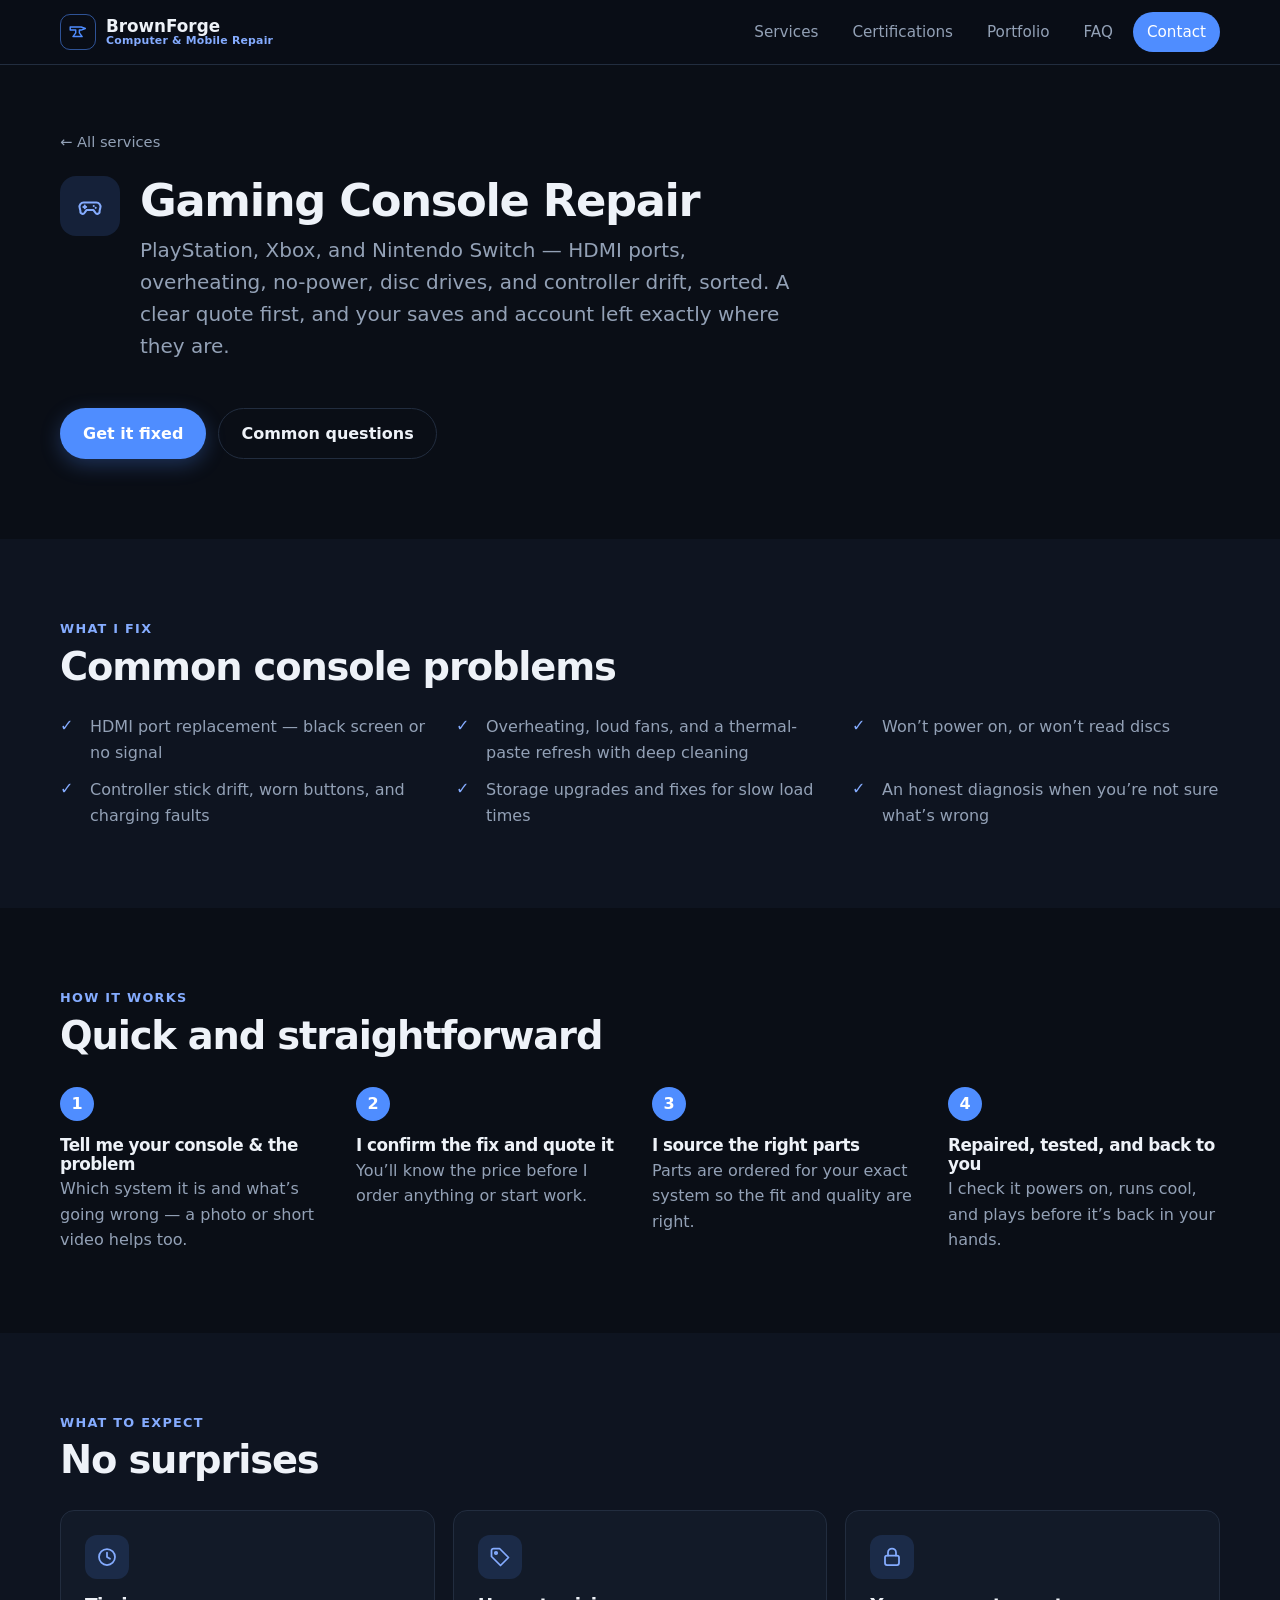
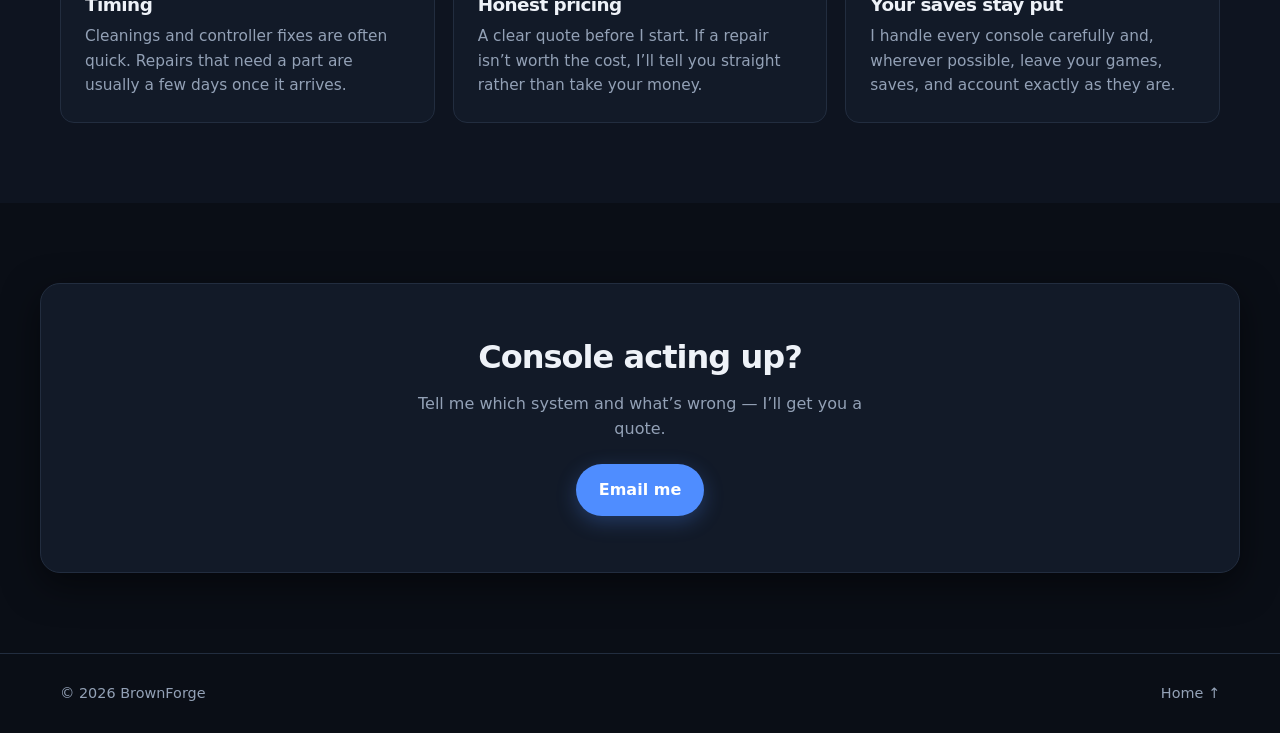
==== console-repair.html @ c92df943 "Add gaming console repair service Add a dedicated console-repair.html page (PlayStation, Xbox, Ninte" ====
<!DOCTYPE html>
<html lang="en">
<head>
  <meta charset="UTF-8" />
  <meta name="viewport" content="width=device-width, initial-scale=1" />
  <title>Gaming Console Repair — BrownForge Computer &amp; Mobile Repair</title>
  <meta name="description" content="Gaming console repair in Grand Rapids, MI — HDMI ports, overheating, disc drives, no-power, controller drift, and storage upgrades for PlayStation, Xbox, and Nintendo Switch. Clear quote first, by a certified technician." />
  <meta name="theme-color" content="#0ea5e9" media="(prefers-color-scheme: light)" />
  <meta name="theme-color" content="#0b1220" media="(prefers-color-scheme: dark)" />
  <link rel="icon" href="assets/favicon.svg" type="image/svg+xml" />
  <link rel="stylesheet" href="styles.css" />
</head>
<body>
  <header class="site-header" id="top">
    <div class="wrap header-inner">
      <a class="brand" href="index.html" aria-label="BrownForge Computer &amp; Mobile Repair — home">
        <span class="brand-mark" aria-hidden="true">
          <svg viewBox="0 0 24 24" fill="none" stroke="currentColor" stroke-width="1.6" stroke-linecap="round" stroke-linejoin="round">
            <path d="M3.5 6.5 H15.5 L20 8.2 L15.5 9.9 H13.5 V13 L16.5 17 H6.5 L9.5 13 V9.9 H3.5 Z"/>
          </svg>
        </span>
        <span class="brand-name">BrownForge <span class="brand-sub">Computer &amp; Mobile Repair</span></span>
      </a>
      <nav class="nav" id="nav" aria-label="Primary">
        <a href="index.html#services">Services</a>
        <a href="index.html#certs">Certifications</a>
        <a href="index.html#portfolio">Portfolio</a>
        <a href="index.html#faq">FAQ</a>
        <a href="index.html#contact" class="nav-cta">Contact</a>
      </nav>
      <button class="nav-toggle" id="navToggle" aria-label="Menu" aria-expanded="false">
        <span></span><span></span><span></span>
      </button>
    </div>
  </header>

  <main>
    <section class="svc-hero section">
      <div class="wrap">
        <a class="back-link" href="index.html#services">&larr; All services</a>
        <div class="svc-hero-head">
          <span class="svc-ico" aria-hidden="true"><svg class="ico" viewBox="0 0 24 24" fill="none" stroke="currentColor" stroke-linecap="round" stroke-linejoin="round"><path d="M6.5 9h11a3.5 3.5 0 0 1 3.4 4.3l-.7 3A2 2 0 0 1 16.4 17.5L15 15.5H9L7.6 17.5A2 2 0 0 1 3.8 16.3l-.7-3A3.5 3.5 0 0 1 6.5 9Z"/><path d="M7.5 11.6v2.4M6.3 12.8h2.4"/><circle cx="15.2" cy="12" r="0.9" fill="currentColor" stroke="none"/><circle cx="16.9" cy="13.6" r="0.9" fill="currentColor" stroke="none"/></svg></span>
          <div>
            <h1>Gaming Console Repair</h1>
            <p class="lede">PlayStation, Xbox, and Nintendo Switch &mdash; HDMI ports, overheating, no-power, disc drives, and controller drift, sorted. A clear quote first, and your saves and account left exactly where they are.</p>
          </div>
        </div>
        <div class="hero-actions">
          <a class="btn btn-primary" href="mailto:BrownForgeIT@gmail.com?subject=Gaming%20console%20repair">Get it fixed</a>
          <a class="btn btn-ghost" href="index.html#faq">Common questions</a>
        </div>
      </div>
    </section>

    <section class="section section-alt">
      <div class="wrap">
        <p class="kicker">What I fix</p>
        <h2>Common console problems</h2>
        <ul class="included">
          <li>HDMI port replacement &mdash; black screen or no signal</li>
          <li>Overheating, loud fans, and a thermal-paste refresh with deep cleaning</li>
          <li>Won&rsquo;t power on, or won&rsquo;t read discs</li>
          <li>Controller stick drift, worn buttons, and charging faults</li>
          <li>Storage upgrades and fixes for slow load times</li>
          <li>An honest diagnosis when you&rsquo;re not sure what&rsquo;s wrong</li>
        </ul>
      </div>
    </section>

    <section class="section">
      <div class="wrap">
        <p class="kicker">How it works</p>
        <h2>Quick and straightforward</h2>
        <ol class="steps">
          <li><span class="step-n">1</span><div><h3>Tell me your console &amp; the problem</h3><p>Which system it is and what&rsquo;s going wrong &mdash; a photo or short video helps too.</p></div></li>
          <li><span class="step-n">2</span><div><h3>I confirm the fix and quote it</h3><p>You&rsquo;ll know the price before I order anything or start work.</p></div></li>
          <li><span class="step-n">3</span><div><h3>I source the right parts</h3><p>Parts are ordered for your exact system so the fit and quality are right.</p></div></li>
          <li><span class="step-n">4</span><div><h3>Repaired, tested, and back to you</h3><p>I check it powers on, runs cool, and plays before it&rsquo;s back in your hands.</p></div></li>
        </ol>
      </div>
    </section>

    <section class="section section-alt">
      <div class="wrap">
        <p class="kicker">What to expect</p>
        <h2>No surprises</h2>
        <div class="cards">
          <article class="card">
            <div class="card-ico" aria-hidden="true"><svg class="ico" viewBox="0 0 24 24" fill="none" stroke="currentColor" stroke-linecap="round" stroke-linejoin="round"><circle cx="12" cy="12" r="8"/><path d="M12 7.5V12l3 1.8"/></svg></div>
            <h3>Timing</h3>
            <p>Cleanings and controller fixes are often quick. Repairs that need a part are usually a few days once it arrives.</p>
          </article>
          <article class="card">
            <div class="card-ico" aria-hidden="true"><svg class="ico" viewBox="0 0 24 24" fill="none" stroke="currentColor" stroke-linecap="round" stroke-linejoin="round"><path d="M11.5 3.5H5.5a2 2 0 0 0-2 2v6l9 9 8-8-9-9z"/><circle cx="8" cy="8" r="1.2"/></svg></div>
            <h3>Honest pricing</h3>
            <p>A clear quote before I start. If a repair isn&rsquo;t worth the cost, I&rsquo;ll tell you straight rather than take your money.</p>
          </article>
          <article class="card">
            <div class="card-ico" aria-hidden="true"><svg class="ico" viewBox="0 0 24 24" fill="none" stroke="currentColor" stroke-linecap="round" stroke-linejoin="round"><rect x="5" y="10.5" width="14" height="9.5" rx="2"/><path d="M8 10.5V7.5a4 4 0 0 1 8 0v3"/></svg></div>
            <h3>Your saves stay put</h3>
            <p>I handle every console carefully and, wherever possible, leave your games, saves, and account exactly as they are.</p>
          </article>
        </div>
      </div>
    </section>

    <section class="section">
      <div class="wrap cta-band">
        <h2>Console acting up?</h2>
        <p>Tell me which system and what&rsquo;s wrong &mdash; I&rsquo;ll get you a quote.</p>
        <a class="btn btn-primary" href="mailto:BrownForgeIT@gmail.com?subject=Gaming%20console%20repair">Email me</a>
      </div>
    </section>
  </main>

  <footer class="site-footer">
    <div class="wrap footer-inner">
      <span>&copy; <span id="year"></span> BrownForge</span>
      <a href="index.html" class="to-top">Home ↑</a>
    </div>
  </footer>

  <script src="app.js"></script>
</body>
</html>
---- styles.css ----
/* =================================================================
   Theme tokens — edit these to rebrand the whole site at once.
   Bold & dark: committed dark theme with one crisp accent.
   ================================================================= */
:root {
  --accent: #4f8dff;          /* crisp blue accent (on accent = white ink) */
  --accent-strong: #85acff;   /* lighter accent for text/links on dark */
  --accent-ink: #ffffff;      /* text on accent */
  --accent-soft: color-mix(in srgb, var(--accent) 15%, transparent);

  --bg: #0a0e16;              /* near-black navy */
  --bg-alt: #0e1420;         /* subtly lifted band */
  --surface: #121a28;        /* cards */
  --surface-2: #18212f;      /* subtle tiles */
  --border: #222d3f;

  --text: #eef2f8;
  --text-soft: #93a1b6;

  --radius: 14px;
  --radius-lg: 20px;
  --shadow: 0 12px 36px rgba(0, 0, 0, 0.5);
  --maxw: 1200px;
  --font: system-ui, -apple-system, "Segoe UI", Roboto, Helvetica, Arial, sans-serif;
}

/* ---------- base ---------- */
* { box-sizing: border-box; }
[hidden] { display: none !important; }
html { scroll-behavior: smooth; }
body {
  margin: 0;
  font-family: var(--font);
  color: var(--text);
  background: var(--bg);
  line-height: 1.6;
  -webkit-font-smoothing: antialiased;
}
h1, h2, h3 { line-height: 1.1; margin: 0 0 .5em; letter-spacing: -0.03em; font-weight: 800; }
p { margin: 0 0 1em; }
a { color: inherit; text-decoration: none; }

/* consistent inline line-icons (stroke inherits text color) */
.ico { width: 24px; height: 24px; display: block; stroke-width: 1.75; }
code {
  font-family: ui-monospace, "SF Mono", Menlo, Consolas, monospace;
  background: var(--bg-alt);
  border: 1px solid var(--border);
  padding: .1em .4em;
  border-radius: 6px;
  font-size: .88em;
}
.wrap { width: 100%; max-width: var(--maxw); margin: 0 auto; padding: 0 20px; }

/* ---------- header ---------- */
.site-header {
  position: sticky;
  top: 0;
  z-index: 50;
  background: color-mix(in srgb, var(--bg) 82%, transparent);
  backdrop-filter: saturate(160%) blur(10px);
  border-bottom: 1px solid var(--border);
}
.header-inner {
  display: flex;
  align-items: center;
  justify-content: space-between;
  height: 64px;
}
.brand { display: flex; align-items: center; gap: 10px; font-weight: 700; }
.brand-mark {
  display: inline-grid;
  place-items: center;
  width: 36px; height: 36px;
  border-radius: 10px;
  background: transparent;
  border: 1.5px solid color-mix(in srgb, var(--accent) 55%, transparent);
  color: var(--accent);
  flex: none;
}
.brand-mark svg { width: 22px; height: 22px; display: block; }
.brand-name { display: flex; flex-direction: column; font-size: 1.05rem; line-height: 1.08; }
.brand-sub { color: var(--accent-strong); font-weight: 600; font-size: .68rem; letter-spacing: .02em; }

.nav { display: flex; align-items: center; gap: 6px; }
.nav a {
  padding: 8px 14px;
  border-radius: 999px;
  color: var(--text-soft);
  font-weight: 500;
  font-size: .95rem;
  transition: color .15s, background .15s;
}
.nav a:hover { color: var(--text); background: var(--bg-alt); }
.nav .nav-cta {
  color: var(--accent-ink);
  background: var(--accent);
}
.nav .nav-cta:hover { background: var(--accent-strong); color: var(--accent-ink); }

.nav-toggle {
  display: none;
  flex-direction: column;
  gap: 5px;
  background: none;
  border: 0;
  cursor: pointer;
  padding: 8px;
}
.nav-toggle span {
  width: 24px; height: 2px;
  background: var(--text);
  border-radius: 2px;
  transition: transform .2s, opacity .2s;
}

/* ---------- hero ---------- */
.hero {
  position: relative;
  padding: clamp(64px, 12vw, 120px) 0 clamp(48px, 9vw, 96px);
  overflow: hidden;
}
.hero::before {
  content: "";
  position: absolute;
  inset: -30% -10% auto 20%;
  height: 560px;
  background:
    radial-gradient(45% 55% at 75% 15%, color-mix(in srgb, var(--accent) 20%, transparent), transparent 70%);
  z-index: -1;
  filter: blur(20px);
  opacity: .8;
}
.eyebrow {
  display: inline-block;
  font-size: .8rem;
  font-weight: 600;
  letter-spacing: .08em;
  text-transform: uppercase;
  color: var(--accent-strong);
  background: color-mix(in srgb, var(--accent) 12%, transparent);
  padding: 6px 12px;
  border-radius: 999px;
  margin-bottom: 18px;
}
.hero-inner {
  display: grid;
  grid-template-columns: 1.05fr 0.95fr;
  gap: clamp(32px, 5vw, 56px);
  align-items: center;
}
.hero h1 { font-size: clamp(1.9rem, 5vw, 3.1rem); margin-bottom: .35em; }
.lede {
  font-size: clamp(1.05rem, 2.4vw, 1.25rem);
  color: var(--text-soft);
  max-width: 44ch;
}
.hero-actions { display: flex; flex-wrap: wrap; gap: 12px; margin-top: 28px; }
.hero-stats {
  list-style: none;
  display: flex;
  flex-wrap: wrap;
  gap: 28px;
  margin: 34px 0 0;
  padding: 22px 0 0;
  border-top: 1px solid var(--border);
}
.hero-stats li { display: flex; flex-direction: column; }
.hero-stats strong { font-size: 1.5rem; line-height: 1.1; letter-spacing: -0.02em; }
.hero-stats span { font-size: .82rem; color: var(--text-soft); margin-top: 2px; }
.hero-media {
  margin: 0;
  border-radius: var(--radius-lg);
  overflow: hidden;
  border: 1px solid var(--border);
  box-shadow:
    0 24px 70px rgba(79, 141, 255, 0.16),
    var(--shadow);
  aspect-ratio: 1 / 1;
}
.hero-media img { display: block; width: 100%; height: 100%; object-fit: cover; }

@media (max-width: 860px) {
  .hero-inner { grid-template-columns: 1fr; }
  .hero-media { max-width: 460px; }
}

/* ---------- buttons ---------- */
.btn {
  display: inline-flex;
  align-items: center;
  justify-content: center;
  padding: 12px 22px;
  border-radius: 999px;
  font-weight: 600;
  font-size: 1rem;
  cursor: pointer;
  transition: transform .12s ease, background .15s, box-shadow .15s;
  border: 1px solid transparent;
}
.btn:active { transform: translateY(1px); }
.btn-primary { background: var(--accent); color: var(--accent-ink); box-shadow: 0 6px 20px rgba(79, 141, 255, 0.28); }
.btn-primary:hover { background: var(--accent-strong); }
.btn-ghost { background: transparent; border-color: var(--border); color: var(--text); }
.btn-ghost:hover { background: var(--bg-alt); }

/* ---------- sections ---------- */
.section { padding: clamp(48px, 7vw, 80px) 0; }
.section-alt { background: var(--bg-alt); }
.kicker {
  font-size: .8rem;
  font-weight: 700;
  letter-spacing: .1em;
  text-transform: uppercase;
  color: var(--accent-strong);
  margin-bottom: 6px;
}
.section h2 { font-size: clamp(1.6rem, 4vw, 2.4rem); }
.section-lede { color: var(--text-soft); max-width: 56ch; }

/* about */
.about-grid {
  display: grid;
  grid-template-columns: 1.6fr 1fr;
  gap: 40px;
  margin-top: 24px;
  align-items: start;
}
.fact-list {
  list-style: none;
  margin: 0; padding: 0;
  border: 1px solid var(--border);
  border-radius: var(--radius);
  background: var(--surface);
  box-shadow: var(--shadow);
  overflow: hidden;
}
.fact-list li {
  display: flex;
  justify-content: space-between;
  gap: 12px;
  padding: 14px 18px;
  border-bottom: 1px solid var(--border);
}
.fact-list li:last-child { border-bottom: 0; }
.fact-list span { color: var(--text-soft); }

/* cards (services) */
.cards {
  display: grid;
  grid-template-columns: repeat(auto-fit, minmax(220px, 1fr));
  gap: 18px;
  margin-top: 28px;
}
.card {
  background: var(--surface);
  border: 1px solid var(--border);
  border-radius: var(--radius);
  padding: 24px;
  transition: transform .15s ease, box-shadow .15s;
}
.card:hover { transform: translateY(-3px); box-shadow: var(--shadow); }
.card-ico {
  display: inline-grid; place-items: center;
  width: 44px; height: 44px; border-radius: 12px;
  background: var(--accent-soft); color: var(--accent-strong);
  margin-bottom: 16px;
}
.card-ico .ico { width: 24px; height: 24px; }
.card h3 { font-size: 1.15rem; }
.card p { color: var(--text-soft); margin: 0; font-size: .96rem; }
.card .card-note {
  margin: 10px 0 0;
  font-size: .82rem;
  color: var(--accent-strong);
  background: color-mix(in srgb, var(--accent) 10%, transparent);
  border-radius: 8px;
  padding: 7px 10px;
}

/* clickable service cards */
a.card { text-decoration: none; color: inherit; display: block; }
.card-link { display: inline-block; margin-top: 14px; font-weight: 600; font-size: .92rem; color: var(--accent-strong); }
a.card:hover { border-color: color-mix(in srgb, var(--accent) 40%, var(--border)); }
a.card:hover .card-link { text-decoration: underline; }

/* trust bar */
.trust-section { padding-top: 30px; padding-bottom: 30px; }
.trust-bar {
  list-style: none; margin: 0; padding: 0;
  display: grid; grid-template-columns: repeat(auto-fit, minmax(210px, 1fr)); gap: 20px 24px;
}
.trust-bar li { display: flex; align-items: center; gap: 12px; }
.trust-ico {
  flex: none; display: grid; place-items: center;
  width: 42px; height: 42px; border-radius: 11px;
  background: var(--accent-soft); color: var(--accent-strong);
}
.trust-ico .ico { width: 22px; height: 22px; }
.trust-bar strong { display: block; font-size: .98rem; }
.trust-bar li span { color: var(--text-soft); font-size: .85rem; }

/* ---------- service detail pages ---------- */
.svc-hero { padding-top: clamp(36px, 6vw, 64px); }
.back-link { display: inline-block; margin-bottom: 22px; color: var(--text-soft); font-weight: 500; font-size: .92rem; }
.back-link:hover { color: var(--accent-strong); }
.svc-hero-head { display: flex; gap: 20px; align-items: flex-start; }
.svc-ico {
  flex: none; display: grid; place-items: center;
  width: 60px; height: 60px; border-radius: 16px;
  color: var(--accent-strong);
  background: var(--accent-soft);
}
.svc-ico .ico { width: 28px; height: 28px; }
.svc-hero-head h1 { font-size: clamp(1.9rem, 5vw, 2.8rem); margin-bottom: .2em; }
.svc-hero-head .lede { max-width: 52ch; }
.svc-hero .hero-actions { margin-top: 26px; }

.included {
  list-style: none; margin: 26px 0 0; padding: 0;
  display: grid; grid-template-columns: repeat(auto-fit, minmax(280px, 1fr)); gap: 12px 28px;
}
.included li { position: relative; padding-left: 30px; color: var(--text-soft); }
.included li::before {
  content: "✓"; position: absolute; left: 0; top: -1px;
  color: var(--accent-strong); font-weight: 700;
}

.steps {
  list-style: none; margin: 30px 0 0; padding: 0;
  display: grid; grid-template-columns: repeat(auto-fit, minmax(200px, 1fr)); gap: 28px 24px;
}
.steps li { display: flex; flex-direction: column; gap: 12px; align-items: flex-start; }
.step-n {
  flex: none; display: grid; place-items: center;
  width: 34px; height: 34px; border-radius: 50%;
  background: var(--accent);
  color: var(--accent-ink); font-weight: 700;
}
.steps h3 { font-size: 1.05rem; margin: 3px 0 3px; }
.steps p { color: var(--text-soft); margin: 0; max-width: 60ch; }

.cta-band {
  text-align: center;
  background: var(--surface); border: 1px solid var(--border);
  border-radius: var(--radius-lg); box-shadow: var(--shadow);
  padding: clamp(32px, 6vw, 56px);
}
.cta-band h2 { font-size: clamp(1.5rem, 3.5vw, 2rem); }
.cta-band p { color: var(--text-soft); max-width: 48ch; margin: 0 auto 22px; }

/* certifications */
.certs {
  display: grid;
  grid-template-columns: repeat(auto-fit, minmax(240px, 1fr));
  gap: 14px;
  margin-top: 28px;
}
.cert {
  display: flex;
  gap: 14px;
  align-items: flex-start;
  background: var(--surface);
  border: 1px solid var(--border);
  border-radius: var(--radius);
  padding: 16px 18px;
  transition: transform .15s ease, box-shadow .15s;
}
.cert:hover { transform: translateY(-2px); box-shadow: var(--shadow); }
.cert-badge {
  flex: none;
  display: grid;
  place-items: center;
  width: 26px; height: 26px;
  font-size: .8rem;
  font-weight: 700;
  color: var(--accent-strong);
  background: color-mix(in srgb, var(--accent) 14%, transparent);
  border-radius: 999px;
  margin-top: 1px;
}
.cert h3 { font-size: 1rem; margin: 0 0 2px; }
.cert p { margin: 0; color: var(--text-soft); font-size: .88rem; }

/* projects */
.projects {
  display: grid;
  grid-template-columns: repeat(auto-fit, minmax(260px, 1fr));
  gap: 20px;
  margin-top: 28px;
}
.project {
  display: flex;
  flex-direction: column;
  background: var(--surface);
  border: 1px solid var(--border);
  border-radius: var(--radius-lg);
  overflow: hidden;
  transition: transform .15s ease, box-shadow .15s, border-color .15s;
}
.project:hover {
  transform: translateY(-4px);
  box-shadow: var(--shadow);
  border-color: color-mix(in srgb, var(--accent) 40%, var(--border));
}
.project-thumb {
  position: relative;
  aspect-ratio: 16 / 10;
  display: grid;
  place-items: center;
  color: var(--text-soft);
  background: var(--surface-2);
}
.project-thumb .ico { width: 46px; height: 46px; opacity: .55; }
.project-thumb.has-img { background: none; }
.project-thumb img {
  position: absolute;
  inset: 0;
  width: 100%;
  height: 100%;
  object-fit: cover;
}
.project-thumb::after {
  content: attr(data-tag);
  position: absolute;
  top: 12px; left: 12px;
  font-size: .72rem;
  font-weight: 600;
  letter-spacing: .04em;
  padding: 4px 10px;
  border-radius: 999px;
  background: rgba(255, 255, 255, 0.22);
  color: #fff;
  backdrop-filter: blur(2px);
}
.project-body { padding: 18px 20px 22px; }
.project-body h3 { font-size: 1.15rem; }
.project-body p { color: var(--text-soft); font-size: .95rem; }
.tags { list-style: none; display: flex; flex-wrap: wrap; gap: 6px; margin: 12px 0 0; padding: 0; }
.tags li {
  font-size: .75rem;
  color: var(--text-soft);
  border: 1px solid var(--border);
  border-radius: 999px;
  padding: 3px 10px;
}

/* faq */
.faq-head .section-lede { margin-top: 10px; }
.faq { margin-top: 28px; border-top: 1px solid var(--border); }
@media (min-width: 861px) {
  .faq-wrap { display: grid; grid-template-columns: 0.85fr 1.35fr; gap: 56px; align-items: start; }
  .faq-head { position: sticky; top: 88px; }
  .faq { margin-top: 0; }
}
.faq-item { border-bottom: 1px solid var(--border); }
.faq-item summary {
  list-style: none;
  cursor: pointer;
  padding: 18px 4px;
  display: flex;
  align-items: center;
  justify-content: space-between;
  gap: 16px;
  font-weight: 600;
  font-size: 1.02rem;
}
.faq-item summary::-webkit-details-marker { display: none; }
.faq-item summary:hover { color: var(--accent-strong); }
.faq-mark { flex: none; position: relative; width: 16px; height: 16px; }
.faq-mark::before, .faq-mark::after {
  content: "";
  position: absolute;
  background: var(--accent-strong);
  border-radius: 2px;
  transition: transform .2s ease;
}
.faq-mark::before { top: 7px; left: 0; width: 16px; height: 2px; }
.faq-mark::after { left: 7px; top: 0; width: 2px; height: 16px; }
.faq-item[open] .faq-mark::after { transform: scaleY(0); }
.faq-item p { color: var(--text-soft); margin: 0 0 18px; padding: 0 4px; max-width: 68ch; }

/* scroll-reveal (only active when JS adds .js-reveal; content is visible otherwise) */
.js-reveal .reveal { opacity: 0; transform: translateY(16px); transition: opacity .5s ease, transform .5s ease; }
.js-reveal .reveal.in { opacity: 1; transform: none; }

/* contact */
.contact-inner { text-align: center; }
.contact-inner .section-lede { margin-left: auto; margin-right: auto; }
.contact-actions { display: flex; flex-wrap: wrap; gap: 12px; justify-content: center; margin-top: 8px; }

.contact-grid { display: grid; gap: 40px; }
@media (min-width: 861px) {
  .contact-grid { grid-template-columns: 1fr 1.05fr; gap: 56px; align-items: start; }
}
.contact-methods { list-style: none; margin: 26px 0 0; padding: 0; display: grid; gap: 16px; }
.contact-methods li { display: flex; gap: 14px; align-items: center; }
.c-ico {
  flex: none; display: grid; place-items: center;
  width: 42px; height: 42px; border-radius: 11px;
  background: var(--accent-soft); color: var(--accent-strong);
}
.c-ico .ico { width: 22px; height: 22px; }
.contact-methods strong { display: block; font-size: .9rem; }
.contact-methods a, .contact-methods li > div > span { color: var(--text-soft); font-size: .95rem; }
.contact-methods a:hover { color: var(--accent-strong); }

.contact-form {
  display: grid; gap: 16px;
  background: var(--surface); border: 1px solid var(--border);
  border-radius: var(--radius-lg); padding: clamp(22px, 4vw, 32px);
}
.field { display: grid; gap: 6px; }
.field label { font-size: .85rem; font-weight: 600; color: var(--text-soft); }
.field input, .field select, .field textarea {
  width: 100%; font: inherit; color: var(--text);
  background: var(--bg); border: 1px solid var(--border); border-radius: 10px;
  padding: 11px 13px;
}
.field textarea { resize: vertical; min-height: 110px; }
.field input:focus, .field select:focus, .field textarea:focus {
  outline: none; border-color: var(--accent);
  box-shadow: 0 0 0 3px var(--accent-soft);
}
.field input::placeholder, .field textarea::placeholder { color: color-mix(in srgb, var(--text-soft) 75%, transparent); }
.contact-form .btn { justify-self: start; margin-top: 4px; }
.form-error { color: #ff8080; font-size: .9rem; margin: 0; }
.form-success {
  background: var(--surface); border: 1px solid var(--border);
  border-radius: var(--radius-lg); padding: clamp(28px, 4vw, 40px);
  text-align: center;
}
.form-success h3 { font-size: 1.3rem; }
.form-success p { color: var(--text-soft); margin: 0; }

/* footer */
.site-footer { border-top: 1px solid var(--border); padding: 28px 0; }
.footer-inner {
  display: flex;
  align-items: center;
  justify-content: space-between;
  color: var(--text-soft);
  font-size: .9rem;
}
.to-top:hover { color: var(--text); }

/* ---------- responsive ---------- */
@media (max-width: 760px) {
  .nav {
    position: fixed;
    inset: 64px 0 auto 0;
    flex-direction: column;
    align-items: stretch;
    gap: 4px;
    background: var(--bg);
    border-bottom: 1px solid var(--border);
    padding: 12px 20px 20px;
    transform: translateY(-140%);
    transition: transform .25s ease;
    box-shadow: var(--shadow);
  }
  .nav.open { transform: translateY(0); }
  .nav a { padding: 12px 14px; }
  .nav-toggle { display: flex; }
  .nav-toggle[aria-expanded="true"] span:nth-child(1) { transform: translateY(7px) rotate(45deg); }
  .nav-toggle[aria-expanded="true"] span:nth-child(2) { opacity: 0; }
  .nav-toggle[aria-expanded="true"] span:nth-child(3) { transform: translateY(-7px) rotate(-45deg); }

  .about-grid { grid-template-columns: 1fr; gap: 24px; }
}

/* accessibility: honour reduced-motion */
@media (prefers-reduced-motion: reduce) {
  * { scroll-behavior: auto !important; transition: none !important; }
}
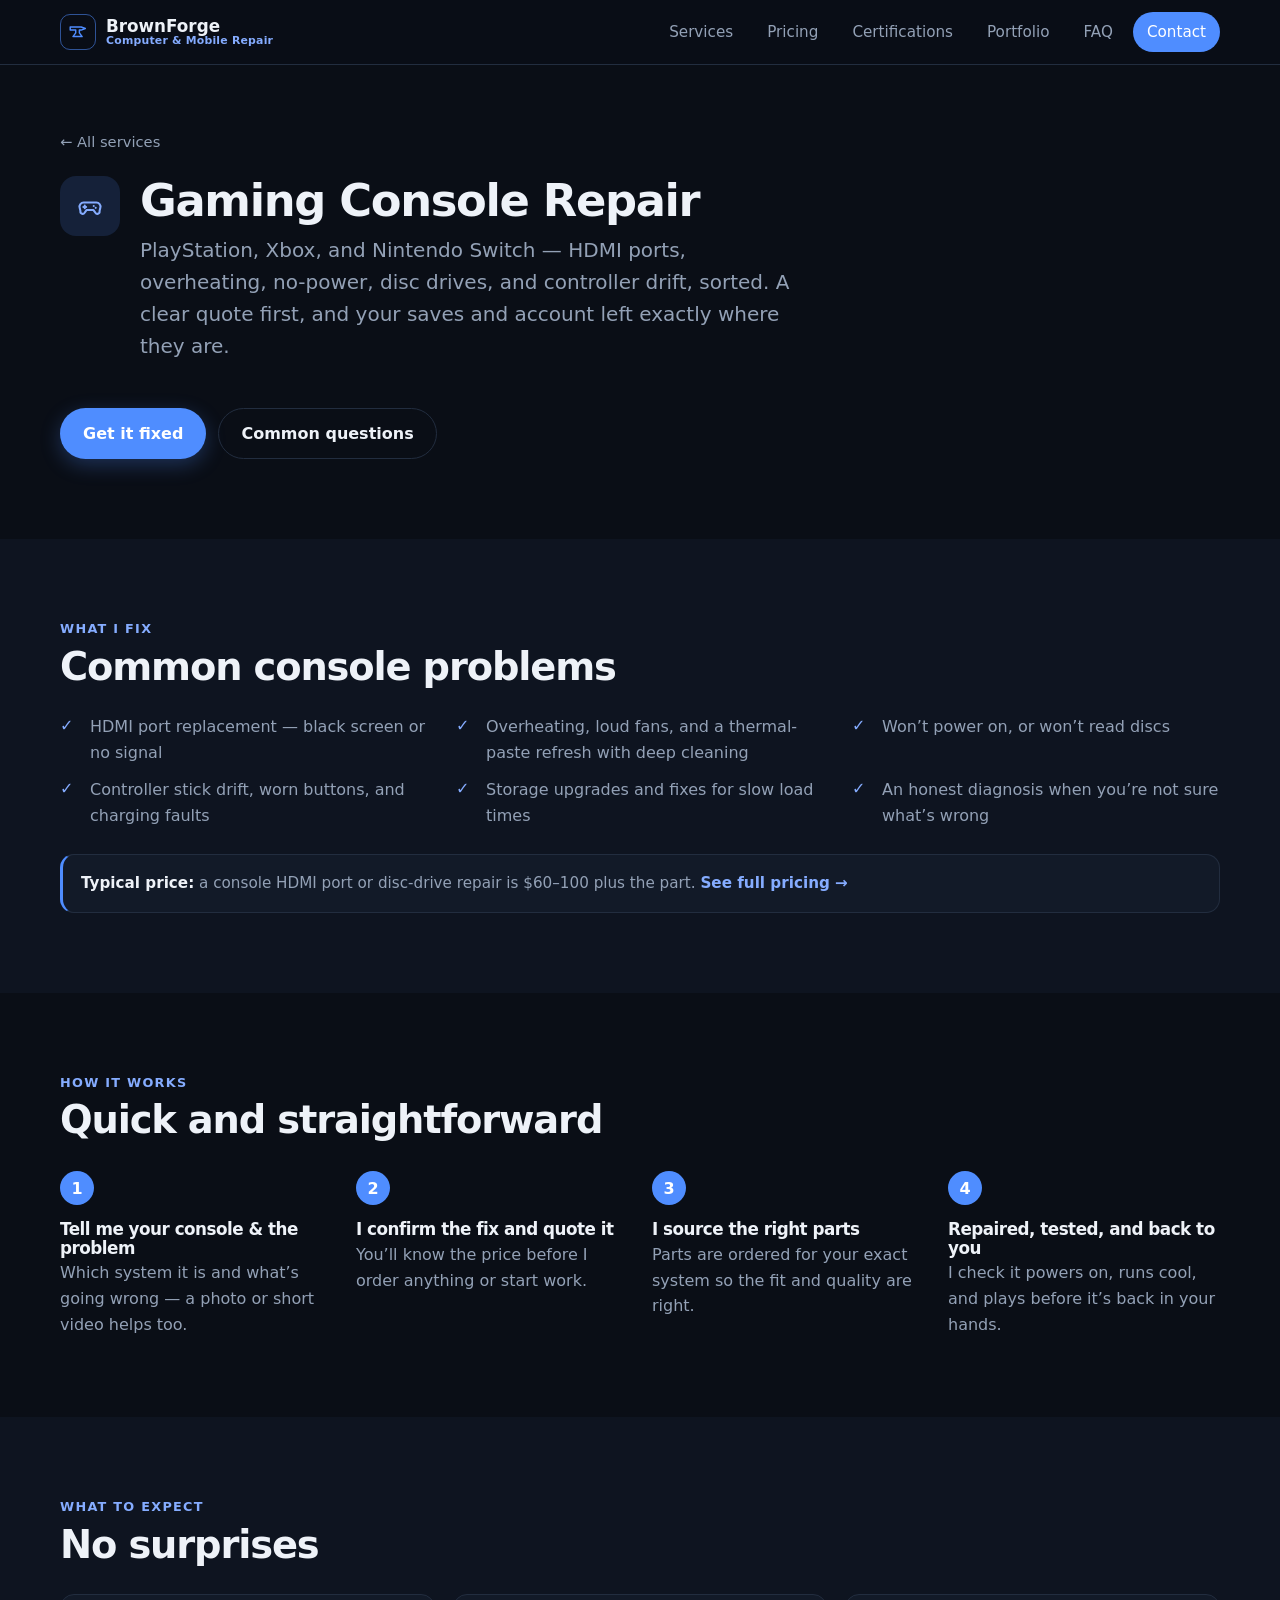
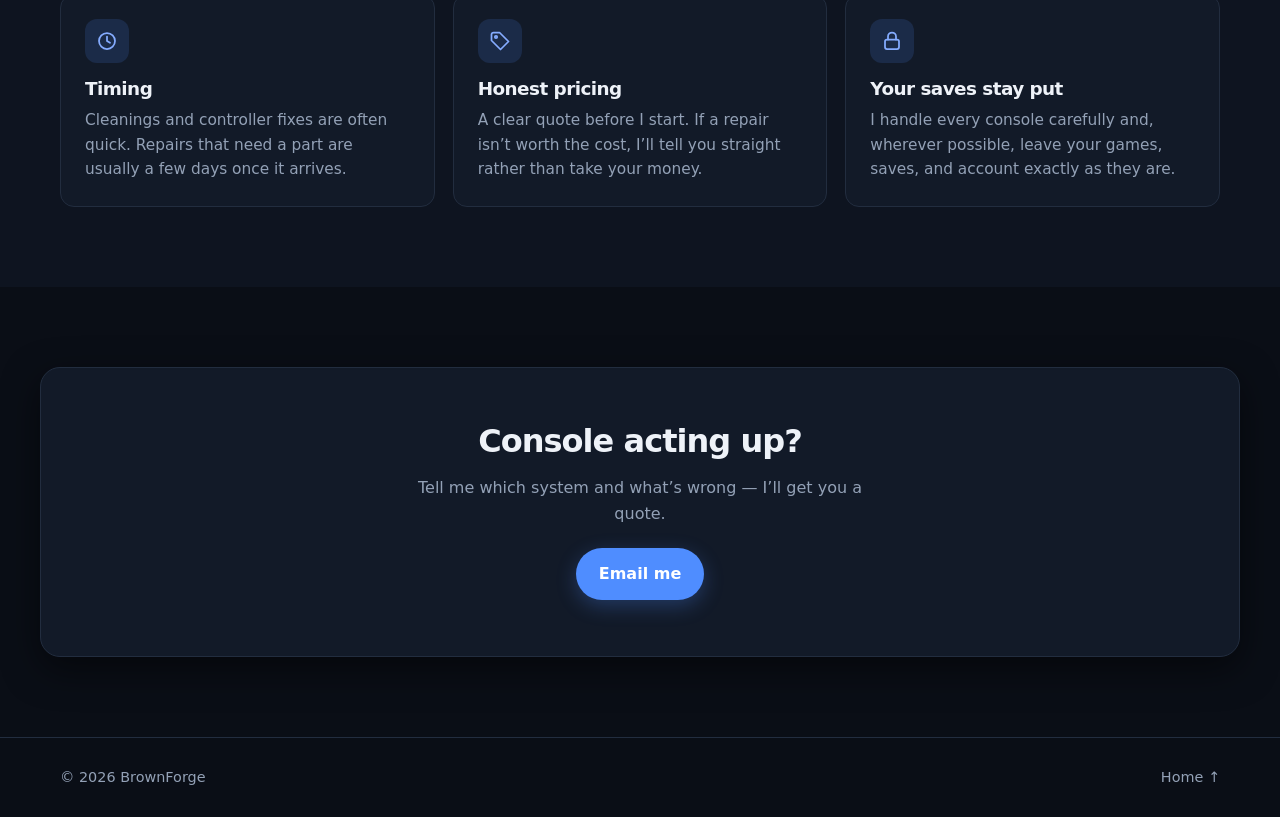
==== commit 4e4e3ec2: "Add pricing page and per-service price hints Add a dedicated pricing.html with a full price table, a" ====
--- a/console-repair.html
+++ b/console-repair.html
@@ -23,6 +23,7 @@
       </a>
       <nav class="nav" id="nav" aria-label="Primary">
         <a href="index.html#services">Services</a>
+        <a href="pricing.html">Pricing</a>
         <a href="index.html#certs">Certifications</a>
         <a href="index.html#portfolio">Portfolio</a>
         <a href="index.html#faq">FAQ</a>
@@ -64,6 +65,7 @@
           <li>Storage upgrades and fixes for slow load times</li>
           <li>An honest diagnosis when you&rsquo;re not sure what&rsquo;s wrong</li>
         </ul>
+        <p class="price-hint"><strong>Typical price:</strong> a console HDMI port or disc-drive repair is $60&ndash;100 plus the part. <a href="pricing.html">See full pricing &rarr;</a></p>
       </div>
     </section>
 
--- a/styles.css
+++ b/styles.css
@@ -569,6 +569,68 @@
   .about-grid { grid-template-columns: 1fr; gap: 24px; }
 }
 
+/* ---------- pricing ---------- */
+.pricing-list {
+  list-style: none; margin: 28px 0 0; padding: 0;
+  background: var(--surface);
+  border: 1px solid var(--border);
+  border-radius: var(--radius-lg);
+  overflow: hidden;
+  box-shadow: var(--shadow);
+}
+.pricing-list li {
+  display: flex; justify-content: space-between; align-items: baseline; gap: 24px;
+  padding: 18px 22px;
+  border-top: 1px solid var(--border);
+}
+.pricing-list li:first-child { border-top: 0; }
+.pricing-list .p-name { font-weight: 600; }
+.pricing-list .p-name small {
+  display: block; margin-top: 3px;
+  font-weight: 400; font-size: .85rem; color: var(--text-soft);
+}
+.pricing-list .p-price {
+  flex: none; text-align: right; white-space: nowrap;
+  font-weight: 700; color: var(--accent-strong);
+}
+.pricing-list .p-price small {
+  display: block; margin-top: 2px;
+  font-weight: 500; font-size: .78rem; color: var(--text-soft);
+}
+.pricing-list li.p-highlight { background: var(--accent-soft); }
+
+.price-callout {
+  display: flex; gap: 16px; align-items: flex-start;
+  margin-top: 24px; padding: 20px 22px;
+  border-radius: var(--radius);
+  background: var(--accent-soft);
+  border: 1px solid color-mix(in srgb, var(--accent) 30%, var(--border));
+}
+.price-callout .c-ico {
+  flex: none; display: grid; place-items: center;
+  width: 40px; height: 40px; border-radius: 11px;
+  color: var(--accent-strong);
+  background: color-mix(in srgb, var(--accent) 18%, transparent);
+}
+.price-callout h3 { font-size: 1.05rem; margin: 2px 0 4px; }
+.price-callout p { margin: 0; color: var(--text-soft); }
+
+.price-fine { margin-top: 20px; font-size: .88rem; color: var(--text-soft); max-width: 60ch; }
+
+/* short price note on service pages */
+.price-hint {
+  margin: 26px 0 0;
+  padding: 16px 18px;
+  border: 1px solid var(--border);
+  border-left: 3px solid var(--accent);
+  border-radius: var(--radius);
+  background: var(--surface);
+  font-size: .95rem; color: var(--text-soft);
+}
+.price-hint strong { color: var(--text); }
+.price-hint a { color: var(--accent-strong); font-weight: 600; white-space: nowrap; }
+.price-hint a:hover { text-decoration: underline; }
+
 /* accessibility: honour reduced-motion */
 @media (prefers-reduced-motion: reduce) {
   * { scroll-behavior: auto !important; transition: none !important; }
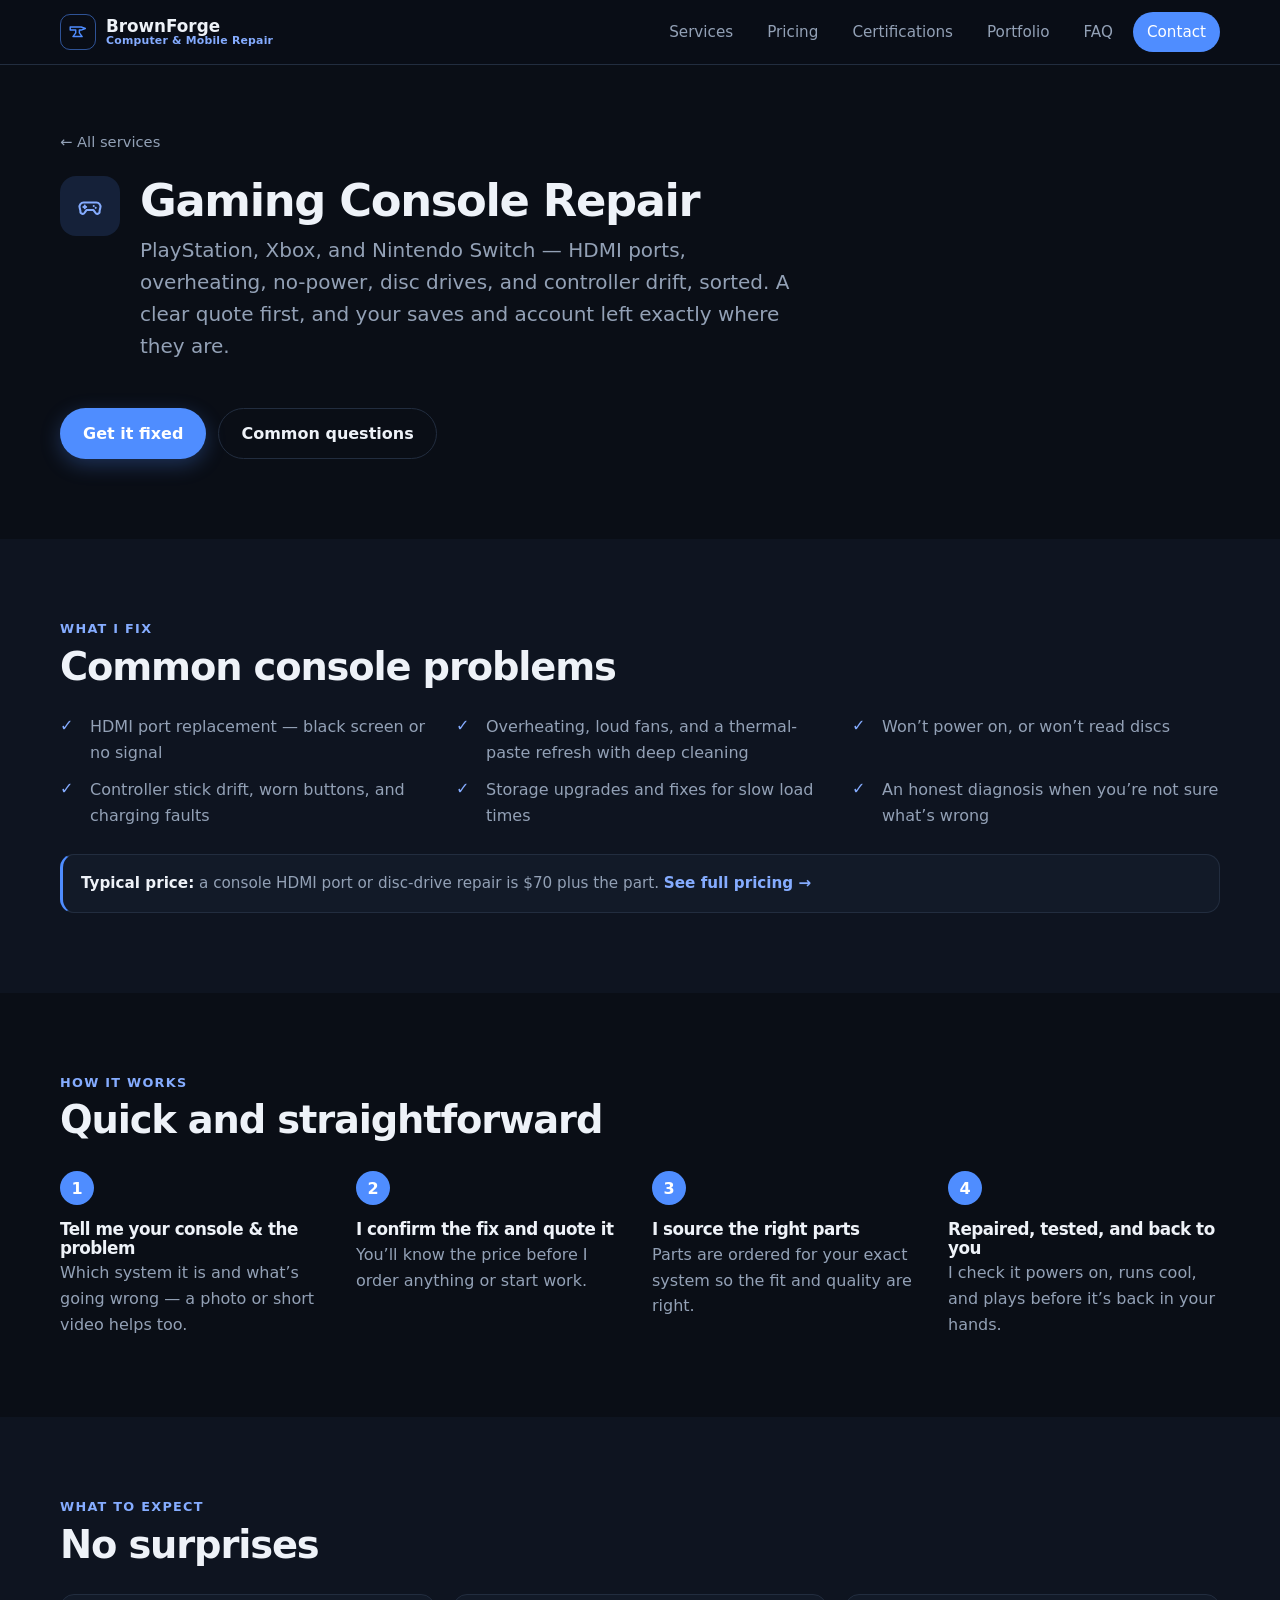
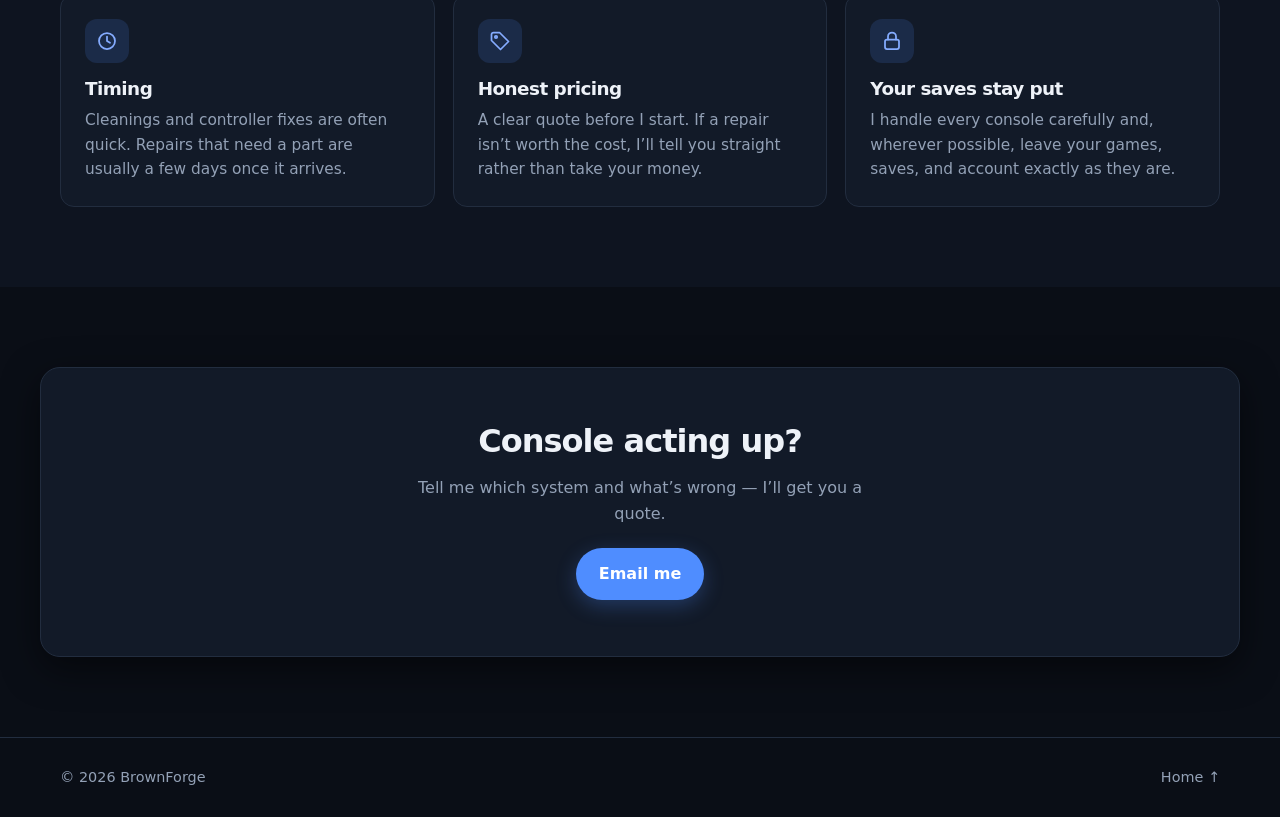
==== commit 97b1887d: "Switch pricing from ranges to flat prices Replace each price range with a single flat price (range l" ====
--- a/console-repair.html
+++ b/console-repair.html
@@ -65,7 +65,7 @@
           <li>Storage upgrades and fixes for slow load times</li>
           <li>An honest diagnosis when you&rsquo;re not sure what&rsquo;s wrong</li>
         </ul>
-        <p class="price-hint"><strong>Typical price:</strong> a console HDMI port or disc-drive repair is $60&ndash;100 plus the part. <a href="pricing.html">See full pricing &rarr;</a></p>
+        <p class="price-hint"><strong>Typical price:</strong> a console HDMI port or disc-drive repair is $70 plus the part. <a href="pricing.html">See full pricing &rarr;</a></p>
       </div>
     </section>
 
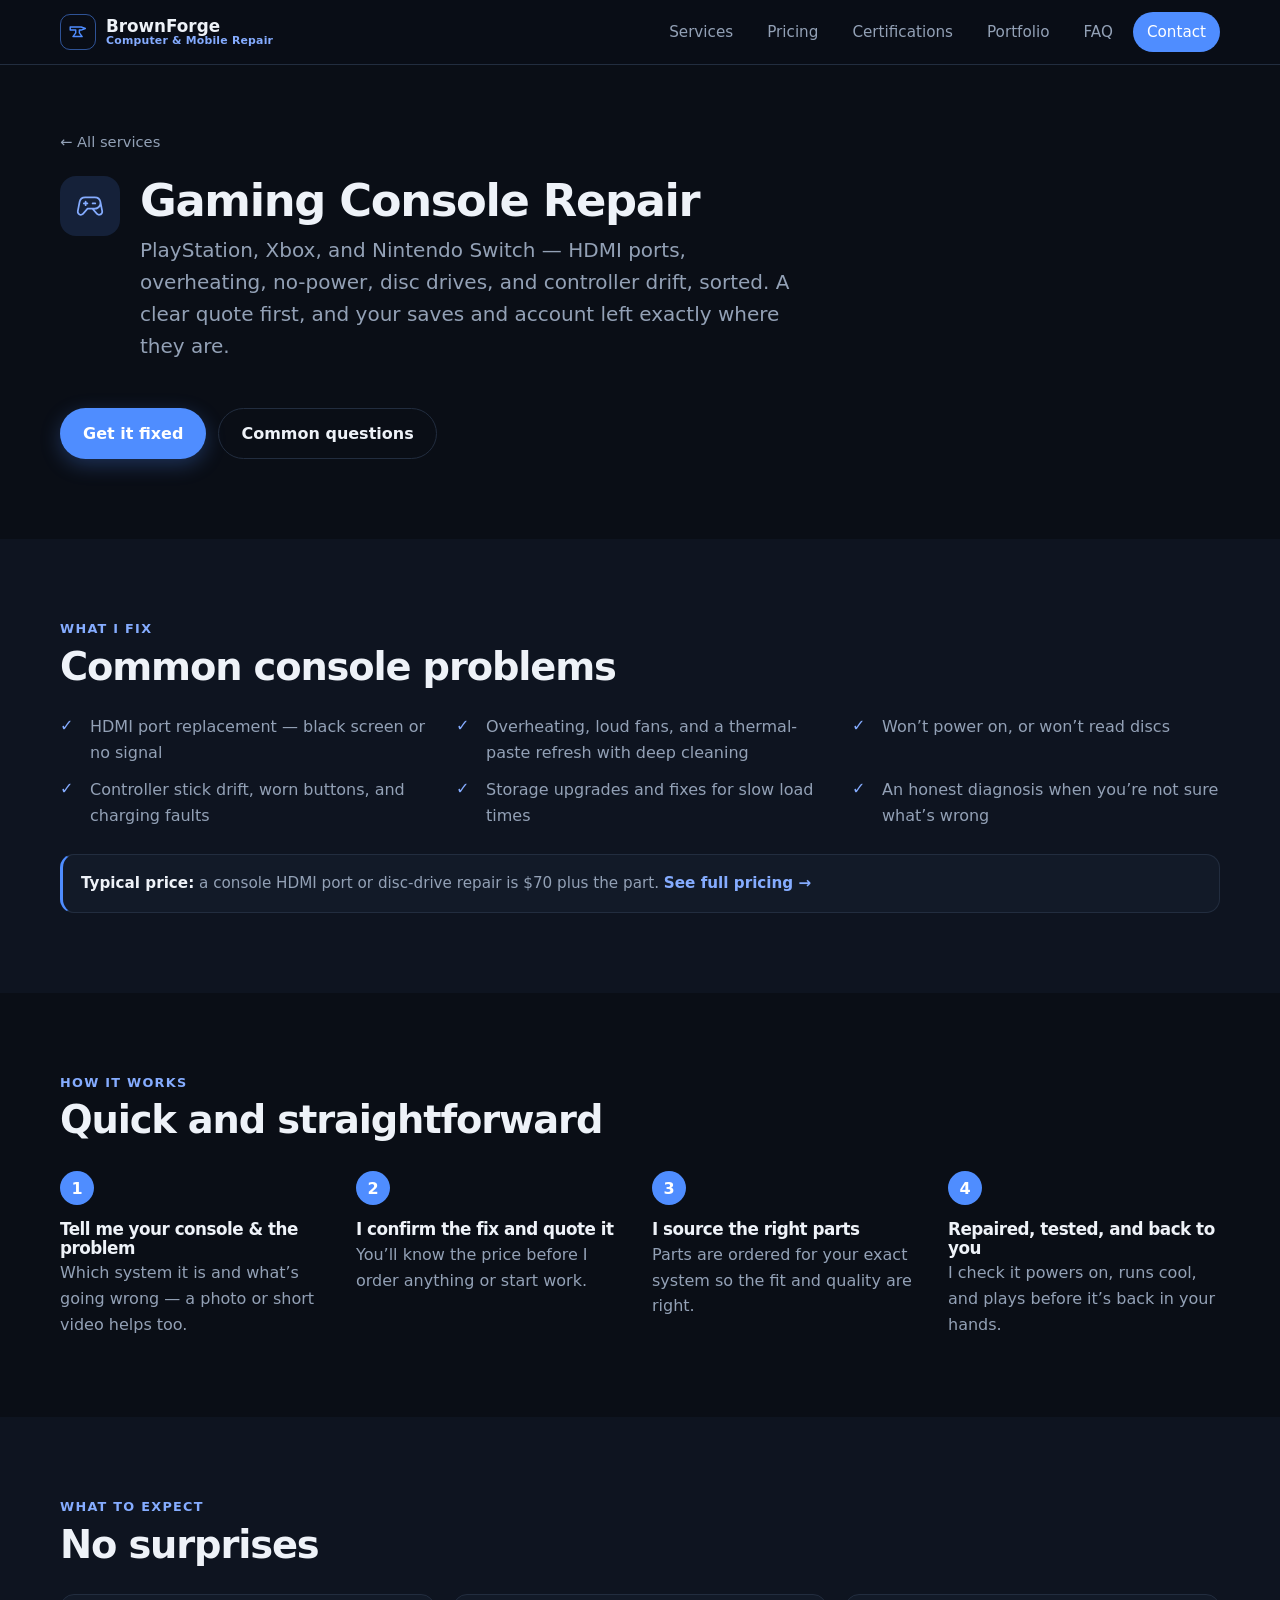
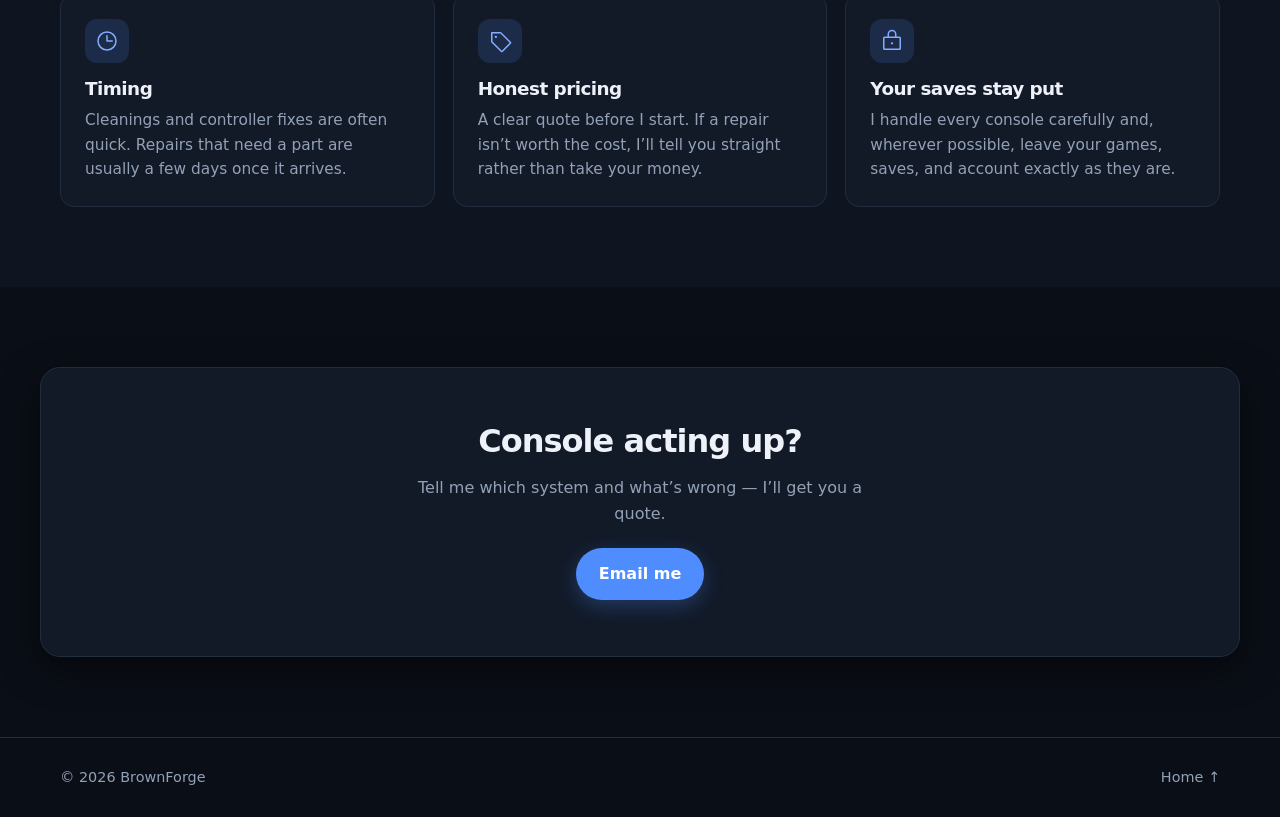
==== commit 9ad2cc32: "Swap all UI icons to Phosphor Replace the hand-drawn Lucide-style inline icons across every page wit" ====
--- a/console-repair.html
+++ b/console-repair.html
@@ -40,7 +40,7 @@
       <div class="wrap">
         <a class="back-link" href="index.html#services">&larr; All services</a>
         <div class="svc-hero-head">
-          <span class="svc-ico" aria-hidden="true"><svg class="ico" viewBox="0 0 24 24" fill="none" stroke="currentColor" stroke-linecap="round" stroke-linejoin="round"><path d="M6.5 9h11a3.5 3.5 0 0 1 3.4 4.3l-.7 3A2 2 0 0 1 16.4 17.5L15 15.5H9L7.6 17.5A2 2 0 0 1 3.8 16.3l-.7-3A3.5 3.5 0 0 1 6.5 9Z"/><path d="M7.5 11.6v2.4M6.3 12.8h2.4"/><circle cx="15.2" cy="12" r="0.9" fill="currentColor" stroke="none"/><circle cx="16.9" cy="13.6" r="0.9" fill="currentColor" stroke="none"/></svg></span>
+          <span class="svc-ico" aria-hidden="true"><svg class="ico" viewBox="0 0 256 256" fill="currentColor" aria-hidden="true"><path d="M176,112H152a8,8,0,0,1,0-16h24a8,8,0,0,1,0,16ZM104,96H96V88a8,8,0,0,0-16,0v8H72a8,8,0,0,0,0,16h8v8a8,8,0,0,0,16,0v-8h8a8,8,0,0,0,0-16ZM241.48,200.65a36,36,0,0,1-54.94,4.81c-.12-.12-.24-.24-.35-.37L146.48,160h-37L69.81,205.09l-.35.37A36.08,36.08,0,0,1,44,216,36,36,0,0,1,8.56,173.75a.68.68,0,0,1,0-.14L24.93,89.52A59.88,59.88,0,0,1,83.89,40H172a60.08,60.08,0,0,1,59,49.25c0,.06,0,.12,0,.18l16.37,84.17a.68.68,0,0,1,0,.14A35.74,35.74,0,0,1,241.48,200.65ZM172,144a44,44,0,0,0,0-88H83.89A43.9,43.9,0,0,0,40.68,92.37l0,.13L24.3,176.59A20,20,0,0,0,58,194.3l41.92-47.59a8,8,0,0,1,6-2.71Zm59.7,32.59-8.74-45A60,60,0,0,1,172,160h-4.2L198,194.31a20.09,20.09,0,0,0,17.46,5.39,20,20,0,0,0,16.23-23.11Z"/></svg></span>
           <div>
             <h1>Gaming Console Repair</h1>
             <p class="lede">PlayStation, Xbox, and Nintendo Switch &mdash; HDMI ports, overheating, no-power, disc drives, and controller drift, sorted. A clear quote first, and your saves and account left exactly where they are.</p>
@@ -88,17 +88,17 @@
         <h2>No surprises</h2>
         <div class="cards">
           <article class="card">
-            <div class="card-ico" aria-hidden="true"><svg class="ico" viewBox="0 0 24 24" fill="none" stroke="currentColor" stroke-linecap="round" stroke-linejoin="round"><circle cx="12" cy="12" r="8"/><path d="M12 7.5V12l3 1.8"/></svg></div>
+            <div class="card-ico" aria-hidden="true"><svg class="ico" viewBox="0 0 256 256" fill="currentColor" aria-hidden="true"><path d="M128,24A104,104,0,1,0,232,128,104.11,104.11,0,0,0,128,24Zm0,192a88,88,0,1,1,88-88A88.1,88.1,0,0,1,128,216Zm64-88a8,8,0,0,1-8,8H128a8,8,0,0,1-8-8V72a8,8,0,0,1,16,0v48h48A8,8,0,0,1,192,128Z"/></svg></div>
             <h3>Timing</h3>
             <p>Cleanings and controller fixes are often quick. Repairs that need a part are usually a few days once it arrives.</p>
           </article>
           <article class="card">
-            <div class="card-ico" aria-hidden="true"><svg class="ico" viewBox="0 0 24 24" fill="none" stroke="currentColor" stroke-linecap="round" stroke-linejoin="round"><path d="M11.5 3.5H5.5a2 2 0 0 0-2 2v6l9 9 8-8-9-9z"/><circle cx="8" cy="8" r="1.2"/></svg></div>
+            <div class="card-ico" aria-hidden="true"><svg class="ico" viewBox="0 0 256 256" fill="currentColor" aria-hidden="true"><path d="M243.31,136,144,36.69A15.86,15.86,0,0,0,132.69,32H40a8,8,0,0,0-8,8v92.69A15.86,15.86,0,0,0,36.69,144L136,243.31a16,16,0,0,0,22.63,0l84.68-84.68a16,16,0,0,0,0-22.63Zm-96,96L48,132.69V48h84.69L232,147.31ZM96,84A12,12,0,1,1,84,72,12,12,0,0,1,96,84Z"/></svg></div>
             <h3>Honest pricing</h3>
             <p>A clear quote before I start. If a repair isn&rsquo;t worth the cost, I&rsquo;ll tell you straight rather than take your money.</p>
           </article>
           <article class="card">
-            <div class="card-ico" aria-hidden="true"><svg class="ico" viewBox="0 0 24 24" fill="none" stroke="currentColor" stroke-linecap="round" stroke-linejoin="round"><rect x="5" y="10.5" width="14" height="9.5" rx="2"/><path d="M8 10.5V7.5a4 4 0 0 1 8 0v3"/></svg></div>
+            <div class="card-ico" aria-hidden="true"><svg class="ico" viewBox="0 0 256 256" fill="currentColor" aria-hidden="true"><path d="M208,80H176V56a48,48,0,0,0-96,0V80H48A16,16,0,0,0,32,96V208a16,16,0,0,0,16,16H208a16,16,0,0,0,16-16V96A16,16,0,0,0,208,80ZM96,56a32,32,0,0,1,64,0V80H96ZM208,208H48V96H208V208Zm-68-56a12,12,0,1,1-12-12A12,12,0,0,1,140,152Z"/></svg></div>
             <h3>Your saves stay put</h3>
             <p>I handle every console carefully and, wherever possible, leave your games, saves, and account exactly as they are.</p>
           </article>
--- a/styles.css
+++ b/styles.css
@@ -40,8 +40,8 @@
 p { margin: 0 0 1em; }
 a { color: inherit; text-decoration: none; }
 
-/* consistent inline line-icons (stroke inherits text color) */
-.ico { width: 24px; height: 24px; display: block; stroke-width: 1.75; }
+/* consistent inline icons — Phosphor (filled, inherit text color via currentColor) */
+.ico { width: 24px; height: 24px; display: block; fill: currentColor; }
 code {
   font-family: ui-monospace, "SF Mono", Menlo, Consolas, monospace;
   background: var(--bg-alt);
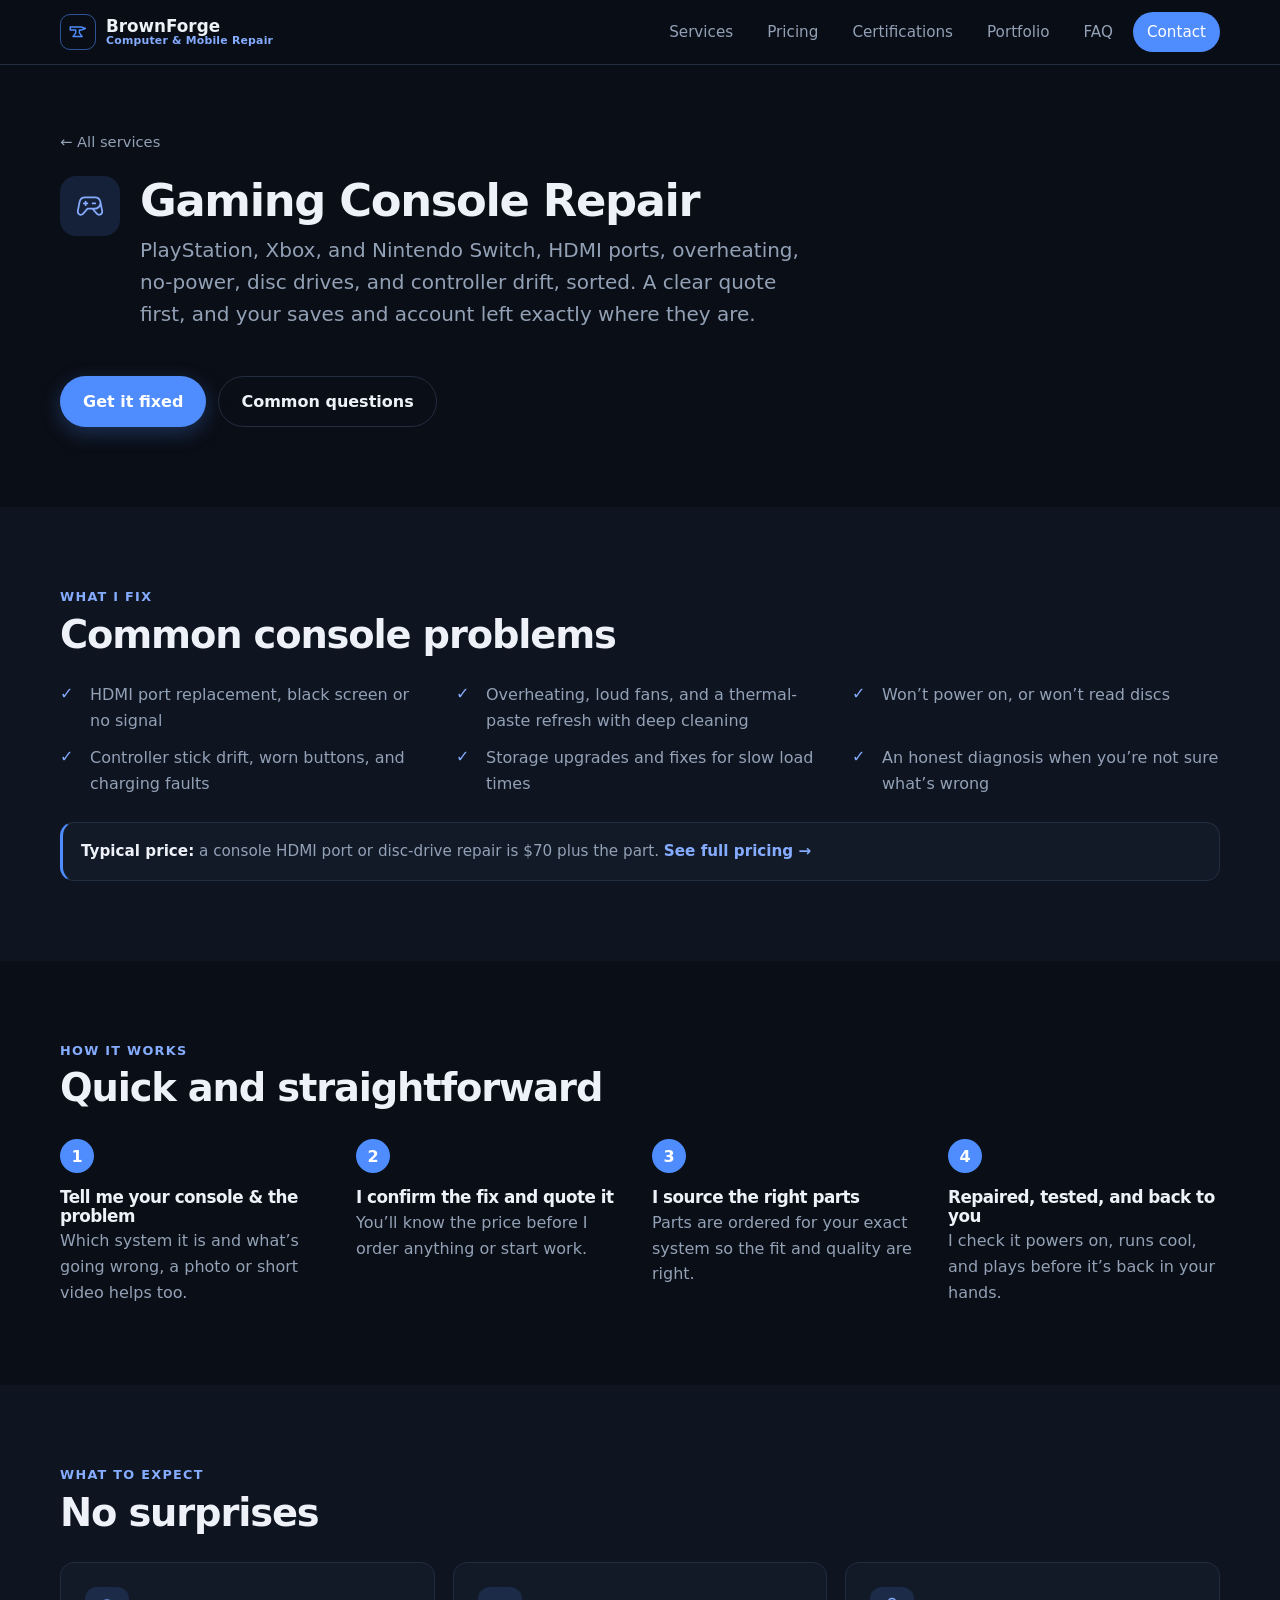
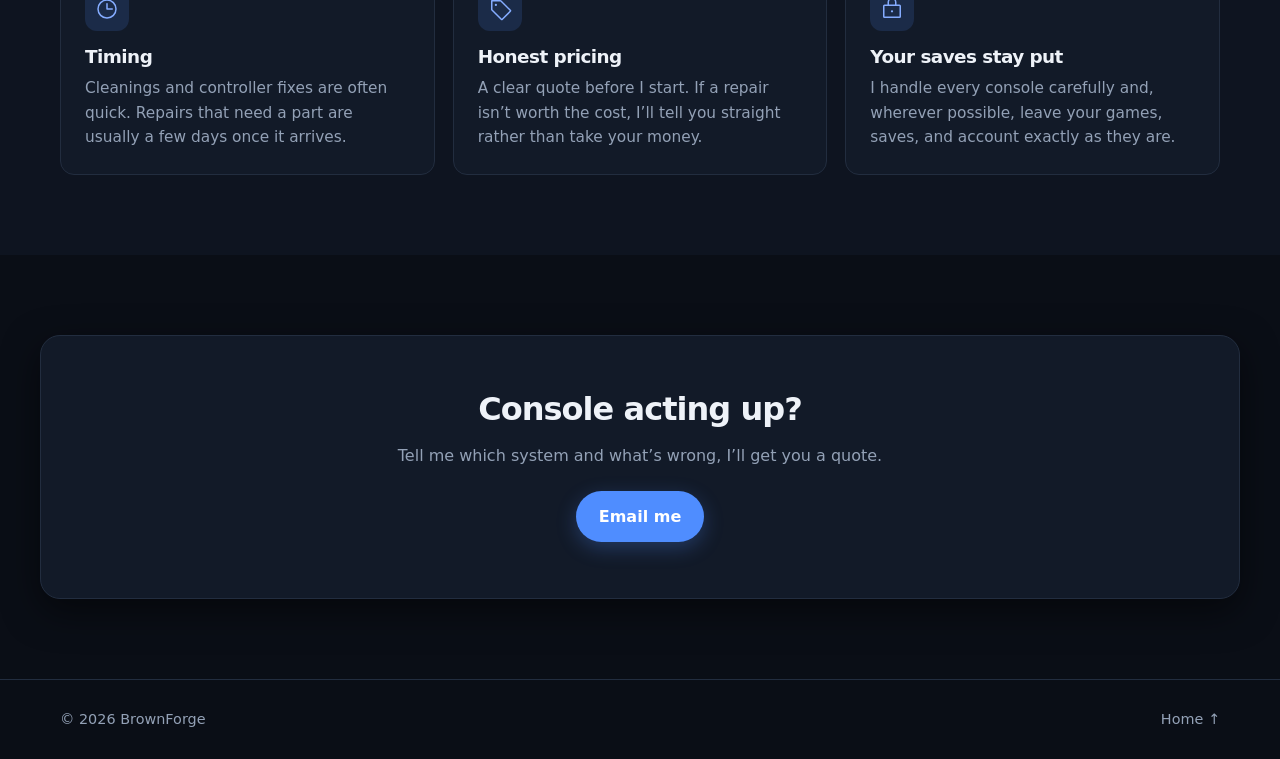
==== commit 2a9b2689: "Remove em-dashes from body copy site-wide (keep hero slogan) Replace spaced em-dashes with commas ac" ====
--- a/console-repair.html
+++ b/console-repair.html
@@ -43,7 +43,7 @@
           <span class="svc-ico" aria-hidden="true"><svg class="ico" viewBox="0 0 256 256" fill="currentColor" aria-hidden="true"><path d="M176,112H152a8,8,0,0,1,0-16h24a8,8,0,0,1,0,16ZM104,96H96V88a8,8,0,0,0-16,0v8H72a8,8,0,0,0,0,16h8v8a8,8,0,0,0,16,0v-8h8a8,8,0,0,0,0-16ZM241.48,200.65a36,36,0,0,1-54.94,4.81c-.12-.12-.24-.24-.35-.37L146.48,160h-37L69.81,205.09l-.35.37A36.08,36.08,0,0,1,44,216,36,36,0,0,1,8.56,173.75a.68.68,0,0,1,0-.14L24.93,89.52A59.88,59.88,0,0,1,83.89,40H172a60.08,60.08,0,0,1,59,49.25c0,.06,0,.12,0,.18l16.37,84.17a.68.68,0,0,1,0,.14A35.74,35.74,0,0,1,241.48,200.65ZM172,144a44,44,0,0,0,0-88H83.89A43.9,43.9,0,0,0,40.68,92.37l0,.13L24.3,176.59A20,20,0,0,0,58,194.3l41.92-47.59a8,8,0,0,1,6-2.71Zm59.7,32.59-8.74-45A60,60,0,0,1,172,160h-4.2L198,194.31a20.09,20.09,0,0,0,17.46,5.39,20,20,0,0,0,16.23-23.11Z"/></svg></span>
           <div>
             <h1>Gaming Console Repair</h1>
-            <p class="lede">PlayStation, Xbox, and Nintendo Switch &mdash; HDMI ports, overheating, no-power, disc drives, and controller drift, sorted. A clear quote first, and your saves and account left exactly where they are.</p>
+            <p class="lede">PlayStation, Xbox, and Nintendo Switch, HDMI ports, overheating, no-power, disc drives, and controller drift, sorted. A clear quote first, and your saves and account left exactly where they are.</p>
           </div>
         </div>
         <div class="hero-actions">
@@ -58,7 +58,7 @@
         <p class="kicker">What I fix</p>
         <h2>Common console problems</h2>
         <ul class="included">
-          <li>HDMI port replacement &mdash; black screen or no signal</li>
+          <li>HDMI port replacement, black screen or no signal</li>
           <li>Overheating, loud fans, and a thermal-paste refresh with deep cleaning</li>
           <li>Won&rsquo;t power on, or won&rsquo;t read discs</li>
           <li>Controller stick drift, worn buttons, and charging faults</li>
@@ -74,7 +74,7 @@
         <p class="kicker">How it works</p>
         <h2>Quick and straightforward</h2>
         <ol class="steps">
-          <li><span class="step-n">1</span><div><h3>Tell me your console &amp; the problem</h3><p>Which system it is and what&rsquo;s going wrong &mdash; a photo or short video helps too.</p></div></li>
+          <li><span class="step-n">1</span><div><h3>Tell me your console &amp; the problem</h3><p>Which system it is and what&rsquo;s going wrong, a photo or short video helps too.</p></div></li>
           <li><span class="step-n">2</span><div><h3>I confirm the fix and quote it</h3><p>You&rsquo;ll know the price before I order anything or start work.</p></div></li>
           <li><span class="step-n">3</span><div><h3>I source the right parts</h3><p>Parts are ordered for your exact system so the fit and quality are right.</p></div></li>
           <li><span class="step-n">4</span><div><h3>Repaired, tested, and back to you</h3><p>I check it powers on, runs cool, and plays before it&rsquo;s back in your hands.</p></div></li>
@@ -109,7 +109,7 @@
     <section class="section">
       <div class="wrap cta-band">
         <h2>Console acting up?</h2>
-        <p>Tell me which system and what&rsquo;s wrong &mdash; I&rsquo;ll get you a quote.</p>
+        <p>Tell me which system and what&rsquo;s wrong, I&rsquo;ll get you a quote.</p>
         <a class="btn btn-primary" href="mailto:BrownForgeIT@gmail.com?subject=Gaming%20console%20repair">Email me</a>
       </div>
     </section>
